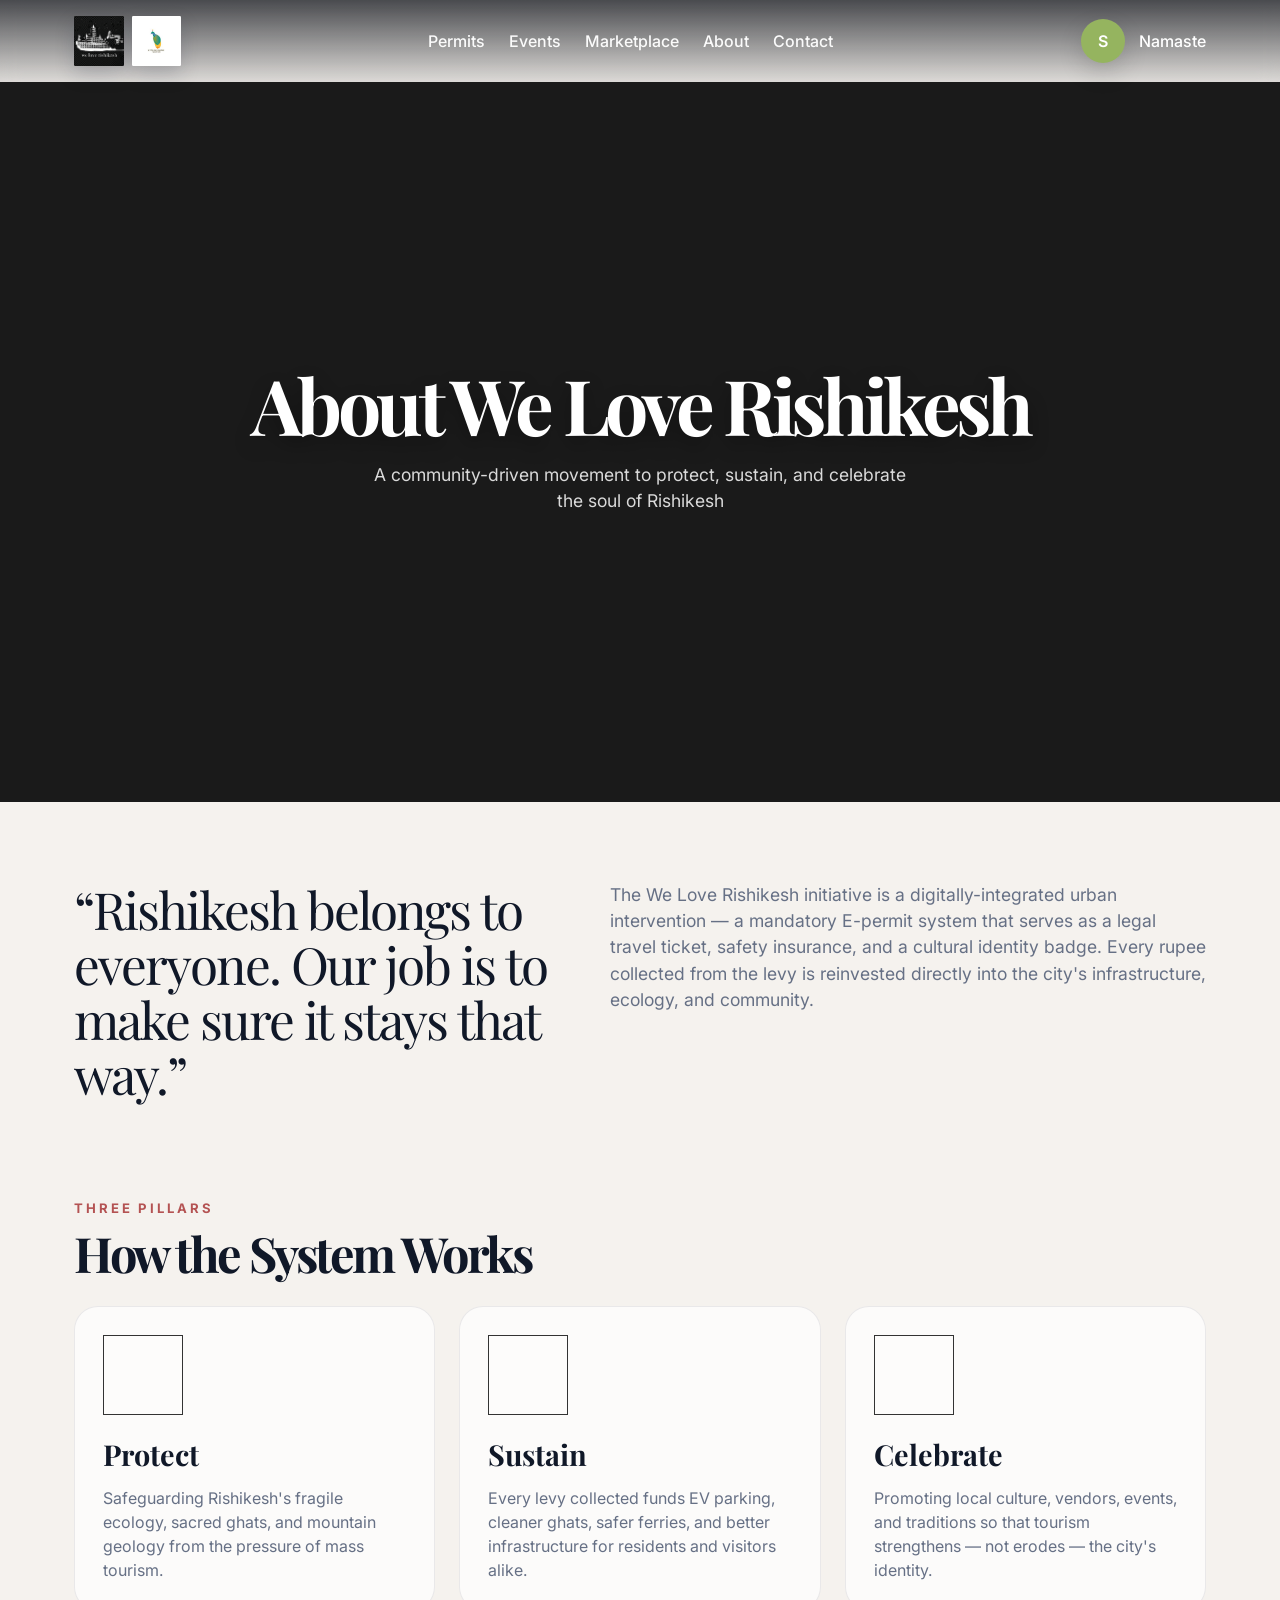
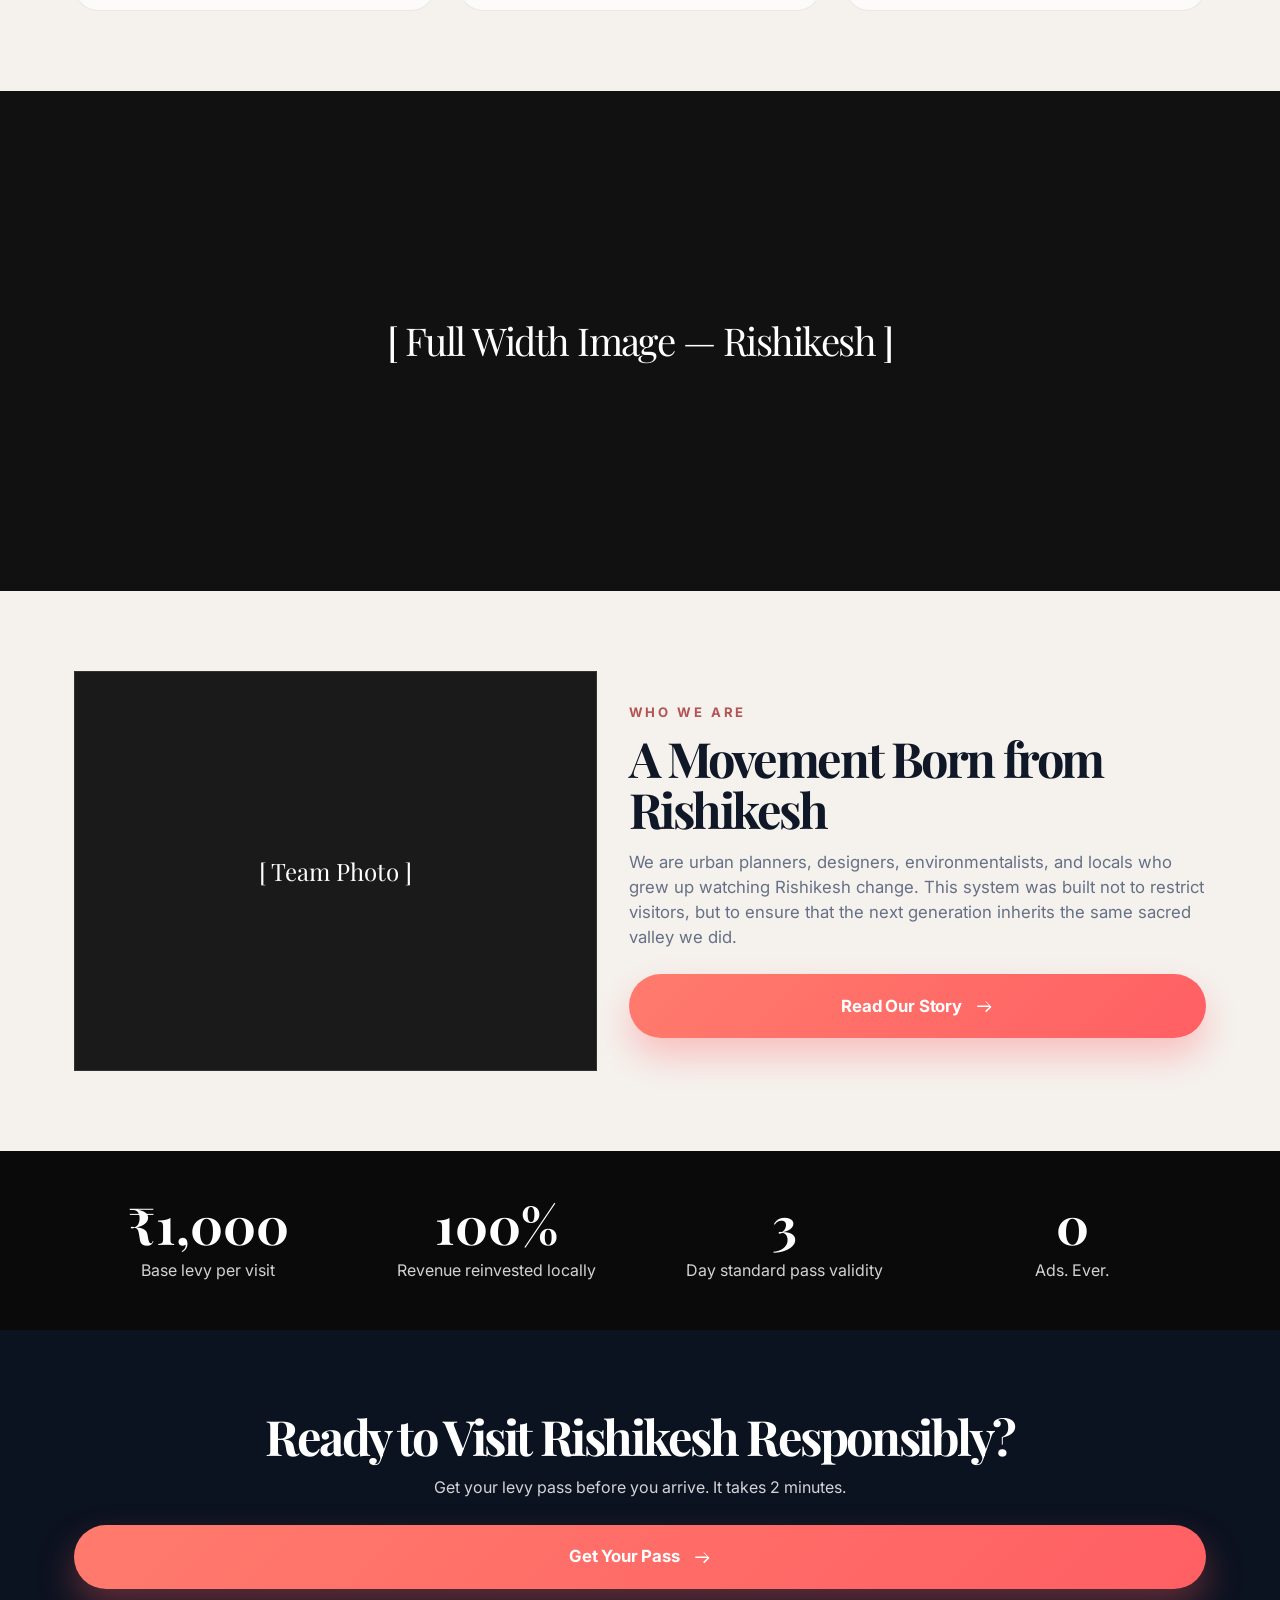
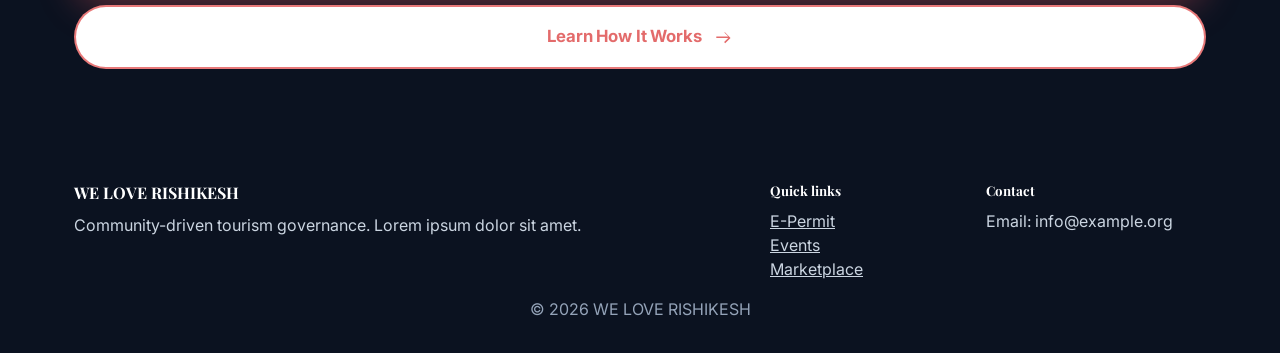
==== about.html @ 83d175e4 "crazy part 3" ====
<!doctype html>
<html lang="en">
<head>
  <meta charset="utf-8">
  <meta name="viewport" content="width=device-width,initial-scale=1">
  <title>About We Love Rishikesh</title>
  <link rel="stylesheet" href="styles.css">
  <link rel="stylesheet" href="about.css">
</head>
<body>
  <header class="site-header">
    <nav class="nav" aria-label="Primary">
      <a class="brand" href="#top" aria-label="Home">
        <span class="logos" aria-hidden="true">
          <img src="logo 1.png" alt="" class="logo-img">
          <img src="logo 2.jpg" alt="" class="logo-img">
        </span>
      </a>
      <ul class="nav-links">
        <li><a href="index.html#permits">Permits</a></li>
        <li><a href="#events">Events</a></li>
        <li><a href="#marketplace">Marketplace</a></li>
        <li><a href="about.html">About</a></li>
        <li><a href="#contact">Contact</a></li>
      </ul>
      <div class="nav-utility" aria-label="User menu">
        <span class="avatar" aria-hidden="true">S</span>
        <span class="nav-utility__label">Namaste</span>
      </div>
    </nav>
  </header>

  <main>
    <section class="hero about-hero" id="top">
      <div class="about-hero__inner container">
        <div class="hero-copy about-hero__copy">
          <h1 class="hero-title is-animating">About We Love Rishikesh</h1>
          <p class="about-hero__subheading">A community-driven movement to protect, sustain, and celebrate the soul of Rishikesh</p>
        </div>
      </div>
    </section>

    <section class="about-mission">
      <div class="container about-mission__grid">
        <div class="about-mission__quote">
          <p>“Rishikesh belongs to everyone. Our job is to make sure it stays that way.”</p>
        </div>
        <div class="about-mission__body">
          <p>The We Love Rishikesh initiative is a digitally-integrated urban intervention — a mandatory E-permit system that serves as a legal travel ticket, safety insurance, and a cultural identity badge. Every rupee collected from the levy is reinvested directly into the city's infrastructure, ecology, and community.</p>
        </div>
      </div>
    </section>

    <section class="about-pillars">
      <div class="container">
        <div class="about-section-head">
          <p class="eyebrow">Three Pillars</p>
          <h2>How the System Works</h2>
        </div>
        <div class="about-pillars__grid">
          <article class="about-pillar-card">
            <div class="about-pillar-card__icon" aria-hidden="true"></div>
            <h3>Protect</h3>
            <p>Safeguarding Rishikesh's fragile ecology, sacred ghats, and mountain geology from the pressure of mass tourism.</p>
          </article>
          <article class="about-pillar-card">
            <div class="about-pillar-card__icon" aria-hidden="true"></div>
            <h3>Sustain</h3>
            <p>Every levy collected funds EV parking, cleaner ghats, safer ferries, and better infrastructure for residents and visitors alike.</p>
          </article>
          <article class="about-pillar-card">
            <div class="about-pillar-card__icon" aria-hidden="true"></div>
            <h3>Celebrate</h3>
            <p>Promoting local culture, vendors, events, and traditions so that tourism strengthens — not erodes — the city's identity.</p>
          </article>
        </div>
      </div>
    </section>

    <section class="about-imagestrip">
      <div class="about-imagestrip__placeholder">[ Full Width Image — Rishikesh ]</div>
    </section>

    <section class="about-team">
      <div class="container about-team__grid">
        <div class="about-team__image">[ Team Photo ]</div>
        <div class="about-team__content">
          <p class="eyebrow">WHO WE ARE</p>
          <h2>A Movement Born from Rishikesh</h2>
          <p>We are urban planners, designers, environmentalists, and locals who grew up watching Rishikesh change. This system was built not to restrict visitors, but to ensure that the next generation inherits the same sacred valley we did.</p>
          <a href="#" class="action-btn action-btn--solid">
            <span>Read Our Story</span>
            <svg viewBox="0 0 24 24" aria-hidden="true"><path d="M13.2 5.6 18.6 11H3v2h15.6l-5.4 5.4L14.6 20l7-7-7-7Z"></path></svg>
          </a>
        </div>
      </div>
    </section>

    <section class="about-stats">
      <div class="container about-stats__grid">
        <article class="about-stat">
          <strong>₹1,000</strong>
          <span>Base levy per visit</span>
        </article>
        <article class="about-stat">
          <strong>100%</strong>
          <span>Revenue reinvested locally</span>
        </article>
        <article class="about-stat">
          <strong>3</strong>
          <span>Day standard pass validity</span>
        </article>
        <article class="about-stat">
          <strong>0</strong>
          <span>Ads. Ever.</span>
        </article>
      </div>
    </section>

    <section class="about-cta">
      <div class="container about-cta__inner">
        <h2>Ready to Visit Rishikesh Responsibly?</h2>
        <p>Get your levy pass before you arrive. It takes 2 minutes.</p>
        <div class="about-cta__actions">
          <a href="index.html#top" class="action-btn action-btn--solid">
            <span>Get Your Pass</span>
            <svg viewBox="0 0 24 24" aria-hidden="true"><path d="M13.2 5.6 18.6 11H3v2h15.6l-5.4 5.4L14.6 20l7-7-7-7Z"></path></svg>
          </a>
          <a href="index.html#permits" class="action-btn action-btn--outline">
            <span>Learn How It Works</span>
            <svg viewBox="0 0 24 24" aria-hidden="true"><path d="M13.2 5.6 18.6 11H3v2h15.6l-5.4 5.4L14.6 20l7-7-7-7Z"></path></svg>
          </a>
        </div>
      </div>
    </section>
  </main>

  <footer class="site-footer">
    <div class="container footer-grid">
      <div>
        <h4>WE LOVE RISHIKESH</h4>
        <p>Community-driven tourism governance. Lorem ipsum dolor sit amet.</p>
      </div>
      <div>
        <h5>Quick links</h5>
        <ul>
          <li><a href="#permits">E-Permit</a></li>
          <li><a href="#events">Events</a></li>
          <li><a href="#marketplace">Marketplace</a></li>
        </ul>
      </div>
      <div>
        <h5>Contact</h5>
        <p>Email: info@example.org</p>
      </div>
    </div>
    <div class="copyright">© 2026 WE LOVE RISHIKESH</div>
  </footer>
</body>
</html>
---- styles.css ----
@import url('https://fonts.googleapis.com/css2?family=Inter:wght@400;500;600;700;800&family=Playfair+Display:wght@600;700;800&display=swap');

:root {
  --bg: #f5f2ee;
  --surface: #ffffff;
  --surface-soft: #f3eff7;
  --text: #101828;
  --muted: #667085;
  --white: #ffffff;
  --coral: #ff6b6b;
  --coral-dark: #ef5350;
  --coral-border: rgba(255, 107, 107, 0.42);
  --shadow: 0 24px 64px rgba(15, 23, 42, 0.22);
  --container: 1180px;
}

* {
  box-sizing: border-box;
  margin: 0;
  padding: 0;
}

html {
  scroll-behavior: smooth;
  background: #06111f;
}

body {
  font-family: 'Inter', system-ui, -apple-system, BlinkMacSystemFont, sans-serif;
  line-height: 1.5;
  color: var(--text);
  background: var(--bg);
  margin: 0;
  min-height: 100vh;
}

/* Headings use Playfair Display for a consistent display serif */
h1, h2, h3, h4, h5, h6,
.hero-title,
.events-header h2,
.about-section-head h2,
.about-team__content h2,
.about-cta h2,
.about-preview__text h2 {
  font-family: 'Playfair Display', Georgia, serif;
}

a {
  color: inherit;
}

button,
select,
input {
  font: inherit;
}

.container {
  max-width: var(--container);
  margin: 0 auto;
  padding: 0 1.5rem;
}

.site-header {
  position: sticky;
  top: 0;
  z-index: 1000;
  background: linear-gradient(180deg, rgba(7, 10, 17, 0.72), rgba(7, 10, 17, 0.1));
  backdrop-filter: blur(10px);
}

.nav {
  max-width: var(--container);
  margin: 0 auto;
  padding: 1rem 1.5rem;
  display: flex;
  align-items: center;
  justify-content: space-between;
  gap: 1.25rem;
}

.brand {
  display: inline-flex;
  align-items: center;
  text-decoration: none;
  color: var(--white);
}

.logos {
  display: inline-flex;
  align-items: center;
  gap: 0.5rem;
}

.logo-img {
  width: 3.1rem;
  height: 3.1rem;
  object-fit: cover;
  border-radius: 0.08rem;
  background: #fff;
  box-shadow: 0 8px 20px rgba(15, 23, 42, 0.18);
}

.nav-links {
  list-style: none;
  display: flex;
  align-items: center;
  gap: 1.5rem;
  flex-wrap: wrap;
  justify-content: center;
}

.nav-links a {
  color: rgba(255, 255, 255, 0.96);
  text-decoration: none;
  font-size: 1rem;
  font-weight: 500;
  transition: opacity 0.2s ease;
}

.nav-links a:hover {
  opacity: 0.75;
}

.nav-utility {
  display: inline-flex;
  align-items: center;
  gap: 0.9rem;
  color: var(--white);
  font-weight: 500;
  white-space: nowrap;
}

.avatar {
  width: 2.75rem;
  height: 2.75rem;
  border-radius: 999px;
  display: inline-flex;
  align-items: center;
  justify-content: center;
  background: #95b45f;
  color: #ffffff;
  font-weight: 600;
  box-shadow: 0 10px 24px rgba(0, 0, 0, 0.15);
}

.hero {
  position: relative;
  min-height: calc(100vh - 0px);
  overflow: clip;
  background: #06111f;
}

.hero-slides {
  position: absolute;
  inset: 0;
}

.hero-slide {
  position: absolute;
  inset: 0;
  opacity: 0;
  transform: scale(1.03);
  background-size: cover;
  background-position: center center;
  transition: opacity 0.8s ease;
}

.hero-slide::after {
  content: '';
  position: absolute;
  inset: 0;
  background:
    linear-gradient(180deg, rgba(1, 7, 14, 0.52), rgba(1, 7, 14, 0.48)),
    linear-gradient(90deg, rgba(3, 9, 16, 0.32) 0%, rgba(3, 9, 16, 0.12) 35%, rgba(3, 9, 16, 0.28) 100%);
}

.hero-slide.is-active {
  opacity: 1;
}

.hero-inner.container {
  position: relative;
  z-index: 1;
  min-height: 100vh;
  display: grid;
  grid-template-columns: minmax(0, 1.25fr) minmax(340px, 558px);
  align-items: center;
  gap: clamp(1.5rem, 4vw, 4rem);
  padding-top: clamp(4.5rem, 8vh, 5.5rem);
  padding-bottom: clamp(2rem, 4vh, 3rem);
}

.hero-nav-button {
  position: absolute;
  top: 50%;
  transform: translateY(-50%);
  width: 3rem;
  height: 3rem;
  border-radius: 999px;
  border: 1px solid rgba(255, 255, 255, 0.4);
  background: rgba(255, 255, 255, 0.08);
  color: #ffffff;
  display: inline-flex;
  align-items: center;
  justify-content: center;
  cursor: pointer;
  backdrop-filter: blur(10px);
  box-shadow: 0 12px 24px rgba(0, 0, 0, 0.16);
}

.hero-nav-button--left {
  left: 1rem;
}

.hero-nav-button--right {
  right: 1rem;
}

.hero-nav-button span {
  font-size: 1.25rem;
  line-height: 1;
}

.hero-copy {
  color: var(--white);
  max-width: 44rem;
  align-self: center;
  padding-left: clamp(1rem, 3vw, 2.5rem);
}

.hero-copy h1 {
  font-family: 'Playfair Display', Georgia, serif;
  font-size: clamp(3.8rem, 6vw, 6.15rem);
  line-height: 0.92;
  letter-spacing: -0.06em;
  font-weight: 700;
  max-width: 10ch;
  text-wrap: balance;
  text-shadow: 0 8px 20px rgba(0, 0, 0, 0.32);
}

.hero-title {
  display: inline-block;
}

.hero-title.is-animating {
  animation: heroTitleRise 0.72s cubic-bezier(0.22, 1, 0.36, 1) both;
}

@keyframes heroTitleRise {
  from {
    opacity: 0;
    transform: translateY(1.15rem);
  }
  to {
    opacity: 1;
    transform: translateY(0);
  }
}

.levy-card {
  justify-self: end;
  width: min(100%, 560px);
  padding: 1.1rem;
  border-radius: 24px;
  background: rgba(255, 255, 255, 0.98);
  box-shadow: var(--shadow);
  color: var(--text);
}

.levy-card__panel {
  border-radius: 20px;
  background: linear-gradient(180deg, #f7f5fb 0%, #f0edf3 100%);
  border: 1px solid rgba(139, 145, 165, 0.18);
  padding: 1.45rem 1.5rem 1.35rem;
  text-align: center;
}

.levy-card__title {
  font-size: 1.65rem;
  line-height: 1.1;
  color: #20242d;
  margin-bottom: 0.65rem;
}

.levy-card__price {
  font-size: clamp(2.1rem, 3vw, 2.85rem);
  line-height: 1;
  font-weight: 500;
  letter-spacing: -0.04em;
  color: #12161d;
  margin-bottom: 1rem;
}

.levy-card__currency {
  display: flex;
  flex-direction: column;
  align-items: center;
  gap: 0.35rem;
}

.levy-card__currency-row {
  display: inline-flex;
  align-items: center;
  gap: 0.8rem;
}

.levy-card__currency-label {
  color: #2d3748;
  font-size: 1rem;
}

.levy-card__info {
  width: 1.1rem;
  height: 1.1rem;
  border-radius: 999px;
  background: #1f2937;
  color: #ffffff;
  display: inline-flex;
  align-items: center;
  justify-content: center;
  font-size: 0.74rem;
  font-weight: 700;
}

.levy-card__currency select {
  appearance: none;
  border: 1px solid rgba(148, 163, 184, 0.45);
  background: #ffffff;
  border-radius: 12px;
  padding: 0.55rem 1rem;
  font-weight: 600;
  color: #111827;
  min-width: 6.2rem;
  box-shadow: 0 1px 0 rgba(255, 255, 255, 0.5) inset;
}

.levy-card__amount {
  font-size: 1rem;
  color: #1f2937;
}

.levy-card__payas {
  text-align: center;
  padding: 1.1rem 0.15rem 0;
}

.levy-card__payas > p {
  font-size: 1.55rem;
  color: #2a2f39;
  margin-bottom: 1rem;
}

.pay-toggle {
  display: grid;
  grid-template-columns: repeat(2, minmax(0, 1fr));
  gap: 0.85rem;
}

.pay-toggle__option {
  display: block;
  position: relative;
}

.pay-toggle__option input {
  position: absolute;
  opacity: 0;
  pointer-events: none;
}

.pay-toggle__content {
  min-height: 3.95rem;
  width: 100%;
  display: inline-flex;
  align-items: center;
  justify-content: center;
  gap: 0.7rem;
  padding: 0.75rem 1rem;
  border-radius: 999px;
  border: 2px solid rgba(17, 24, 39, 0.28);
  background: #ffffff;
  color: #111827;
  cursor: pointer;
  transition: transform 0.2s ease, border-color 0.2s ease, background 0.2s ease;
}

.pay-toggle__dot {
  width: 0.95rem;
  height: 0.95rem;
  border-radius: 999px;
  border: 2px solid #1f2937;
  position: relative;
  flex: 0 0 auto;
}

.pay-toggle__label {
  font-size: 1.1rem;
  font-weight: 700;
}

.pay-toggle__content svg {
  width: 1.1rem;
  height: 1.1rem;
  fill: currentColor;
  flex: 0 0 auto;
}

.pay-toggle__option input:checked + .pay-toggle__content,
.pay-toggle__option.is-active .pay-toggle__content {
  border-color: #111111;
}

.pay-toggle__option input:checked + .pay-toggle__content .pay-toggle__dot,
.pay-toggle__option.is-active .pay-toggle__content .pay-toggle__dot {
  border-color: #1b9aa7;
  background: #1b9aa7;
  box-shadow: inset 0 0 0 2px #f8fafc;
}

.pay-toggle__option:not(.is-active) .pay-toggle__content {
  color: rgba(17, 24, 39, 0.45);
  border-color: rgba(17, 24, 39, 0.26);
}

.levy-card__actions {
  display: grid;
  gap: 0.85rem;
  padding-top: 1rem;
}

.action-btn {
  width: 100%;
  min-height: 4rem;
  display: inline-flex;
  align-items: center;
  justify-content: center;
  gap: 0.8rem;
  border-radius: 999px;
  text-decoration: none;
  font-size: 1.05rem;
  font-weight: 700;
  letter-spacing: -0.01em;
  transition: transform 0.2s ease, box-shadow 0.2s ease, background 0.2s ease;
  border: none;
  cursor: pointer;
}

.action-btn svg {
  width: 1.15rem;
  height: 1.15rem;
  fill: currentColor;
  flex: 0 0 auto;
}

.action-btn--solid {
  color: #ffffff;
  background: linear-gradient(135deg, #ff7b6d 0%, #ff5f63 100%);
  box-shadow: 0 18px 36px rgba(255, 95, 99, 0.34);
}

.action-btn--outline {
  color: #e36b6b;
  background: #ffffff;
  border: 2px solid rgba(230, 107, 107, 0.9);
}

.action-btn:hover,
.hero-nav-button:hover,
.pay-toggle__content:hover {
  transform: translateY(-1px);
}

.action-btn--solid:hover {
  box-shadow: 0 20px 42px rgba(255, 95, 99, 0.42);
}

.action-btn--outline:hover {
  background: rgba(255, 107, 107, 0.04);
}

body.modal-open {
  overflow: hidden;
}

.levy-modal {
  position: fixed;
  inset: 0;
  z-index: 2500;
  display: grid;
  place-items: center;
  padding: 1.2rem;
}

.levy-modal[hidden] {
  display: none;
}

.levy-modal__backdrop {
  position: absolute;
  inset: 0;
  background: rgba(2, 8, 18, 0.62);
  backdrop-filter: blur(2px);
}

.levy-modal__dialog {
  position: relative;
  width: min(1080px, 100%);
  max-height: min(92vh, 900px);
  overflow: auto;
  border-radius: 20px;
  background: #ffffff;
  box-shadow: 0 24px 60px rgba(15, 23, 42, 0.35);
  padding: 1.25rem;
}

.levy-modal__close {
  position: absolute;
  top: 0.8rem;
  right: 0.9rem;
  width: 2rem;
  height: 2rem;
  border-radius: 999px;
  border: 1px solid #d0d5dd;
  background: #ffffff;
  color: #344054;
  font-size: 1.15rem;
  line-height: 1;
  cursor: pointer;
}

.levy-modal__grid {
  display: grid;
  grid-template-columns: repeat(2, minmax(0, 1fr));
  gap: 1.25rem;
}

.levy-modal__column {
  border: 1px solid #eaecf0;
  border-radius: 14px;
  padding: 1rem;
}

.levy-modal__heading {
  font-size: 1.4rem;
  margin-bottom: 1rem;
  color: #101828;
}

.tl-amount-box {
  display: flex;
  align-items: center;
  justify-content: space-between;
  background: #f6f7f9;
  border: 1px solid #e5e7eb;
  border-radius: 8px;
  padding: 0.85rem 1rem;
}

.tl-amount-box strong {
  font-size: 1.2rem;
}

.tl-conversion {
  margin-top: 0.9rem;
}

.tl-conversion__row {
  display: flex;
  align-items: center;
  gap: 0.7rem;
}

.tl-conversion__row select {
  border: 1px solid #d0d5dd;
  border-radius: 8px;
  padding: 0.45rem 0.6rem;
  background: #fff;
}

.tl-conversion__note {
  margin-top: 0.45rem;
  font-size: 0.8rem;
  color: #667085;
}

.tl-payment-methods {
  margin-top: 1rem;
}

.tl-payment-methods__head {
  display: flex;
  align-items: center;
  justify-content: space-between;
  gap: 0.8rem;
}

.tl-payment-methods__head h3 {
  font-size: 1rem;
}

.tl-secure-pill {
  display: inline-flex;
  align-items: center;
  gap: 0.32rem;
  color: #067647;
  font-size: 0.82rem;
  font-weight: 600;
}

.tl-secure-pill svg {
  width: 1rem;
  height: 1rem;
  fill: currentColor;
}

.tl-method-list {
  margin-top: 0.8rem;
  display: grid;
  gap: 0.72rem;
}

.tl-method-option {
  display: block;
}

.tl-method-option input {
  position: absolute;
  opacity: 0;
  pointer-events: none;
}

.tl-method-option__body {
  border: 1px solid #d0d5dd;
  border-radius: 8px;
  padding: 0.75rem;
  display: grid;
  grid-template-columns: auto 1fr auto;
  align-items: center;
  gap: 0.7rem;
  cursor: pointer;
}

.tl-method-option__radio {
  width: 1rem;
  height: 1rem;
  border-radius: 999px;
  border: 2px solid #98a2b3;
}

.tl-method-option__meta strong {
  display: block;
  font-size: 0.96rem;
}

.tl-method-option__meta small {
  display: block;
  color: #667085;
  font-size: 0.8rem;
}

.tl-method-option__logos {
  display: inline-flex;
  gap: 0.35rem;
}

.logo-chip {
  border: 1px solid #d0d5dd;
  border-radius: 999px;
  padding: 0.22rem 0.55rem;
  font-size: 0.7rem;
  background: #fff;
}

.logo-chip--upi {
  color: #0052cc;
  border-color: #b2ccff;
  background: #f5f8ff;
}

.tl-method-option input:checked + .tl-method-option__body {
  border-color: #16a34a;
  box-shadow: 0 0 0 1px #16a34a inset;
}

.tl-method-option input:checked + .tl-method-option__body .tl-method-option__radio {
  border-color: #16a34a;
  background: radial-gradient(circle at center, #16a34a 0 55%, transparent 56%);
}

.tl-legal {
  margin-top: 1rem;
  font-size: 0.8rem;
  color: #667085;
}

.tl-form {
  display: grid;
  gap: 0.8rem;
}

.tl-field {
  display: grid;
  gap: 0.35rem;
}

.tl-field__label {
  font-size: 0.85rem;
  color: #344054;
  display: inline-flex;
  align-items: center;
  gap: 0.35rem;
}

.tl-help {
  width: 1rem;
  height: 1rem;
  border-radius: 999px;
  display: inline-flex;
  align-items: center;
  justify-content: center;
  font-size: 0.7rem;
  background: #f2f4f7;
  color: #475467;
}

.tl-field input {
  border: 1px solid #d0d5dd;
  border-radius: 8px;
  padding: 0.68rem 0.75rem;
  background: #ffffff;
}

input[type="date"] {
  width: 100%;
  padding: 0.75rem 1rem;
  border: 1.5px solid #d0d0d0;
  border-radius: 6px;
  font-family: inherit;
  font-size: 0.95rem;
  color: #1a1a1a;
  background: #fff;
  cursor: pointer;
  appearance: auto;
}

input[type="date"]:focus {
  outline: none;
  border-color: #1a1a1a;
}

.tl-field small {
  color: #667085;
  font-size: 0.78rem;
}

.tl-captcha {
  margin-top: 0.3rem;
  border: 1px solid #d0d5dd;
  border-radius: 8px;
  padding: 0.75rem;
  display: flex;
  align-items: center;
  gap: 0.65rem;
  background: #f8fafc;
}

.tl-captcha__check {
  width: 1.4rem;
  height: 1.4rem;
  border-radius: 999px;
  background: #12b76a;
  color: #fff;
  display: inline-flex;
  align-items: center;
  justify-content: center;
  font-size: 0.85rem;
}

.tl-captcha p {
  font-size: 0.76rem;
  color: #667085;
}

.tl-submit-note {
  font-size: 0.76rem;
  color: #667085;
}

.tl-submit {
  width: 100%;
  border: none;
  border-radius: 999px;
  min-height: 3.2rem;
  background: #fa5456;
  color: #ffffff;
  font-size: 1rem;
  font-weight: 700;
  display: inline-flex;
  align-items: center;
  justify-content: center;
  gap: 0.35rem;
  cursor: pointer;
}

.intro,
.places,
.events,
.marketplace,
.map {
  padding-block: 4rem;
}

.intro-grid {
  display: grid;
  grid-template-columns: minmax(0, 1fr) minmax(280px, 420px);
  gap: 1.5rem;
  align-items: center;
}

.intro-image img {
  width: 100%;
  height: auto;
  border-radius: 18px;
}

.places-grid {
  display: grid;
  grid-template-columns: repeat(3, minmax(0, 1fr));
  gap: 1rem;
}

.place-card {
  background: #ffffff;
  padding: 1rem;
  border-radius: 18px;
  box-shadow: 0 8px 24px rgba(15, 23, 42, 0.06);
}

.place-card img {
  width: 100%;
  height: 160px;
  object-fit: cover;
  border-radius: 12px;
}

.place-slate {
  display: flex;
  flex-direction: column;
  justify-content: center;
  height: 100%;
  padding: 1rem;
}

.events {
  position: relative;
}

.events-header {
  margin-bottom: 2rem;
}

.events-header h2 {
  font-family: 'Playfair Display', Georgia, serif;
  font-size: clamp(2.2rem, 4vw, 3.2rem);
  font-weight: 700;
  line-height: 1.1;
  letter-spacing: -0.04em;
  color: #101828;
}

.events-subtitle {
  margin-top: 0.7rem;
  font-size: 1.05rem;
  color: #667085;
  max-width: 38rem;
}

.events-slideshow-wrapper {
  position: relative;
  width: 100%;
  height: 360px;
  border-radius: 18px;
  overflow: hidden;
}

.events-slides {
  position: relative;
  width: 100%;
  height: 100%;
}

.event-slide {
  position: absolute;
  inset: 0;
  opacity: 0;
  background-size: cover;
  background-position: center;
  transition: opacity 0.8s ease;
}

.event-slide.is-active {
  opacity: 1;
}

.events-nav-button {
  position: absolute;
  top: 50%;
  transform: translateY(-50%);
  width: 2.8rem;
  height: 2.8rem;
  border-radius: 999px;
  border: 1px solid rgba(255, 255, 255, 0.5);
  background: rgba(0, 0, 0, 0.35);
  color: #ffffff;
  display: inline-flex;
  align-items: center;
  justify-content: center;
  cursor: pointer;
  backdrop-filter: blur(8px);
  box-shadow: 0 8px 20px rgba(0, 0, 0, 0.2);
  z-index: 10;
  transition: transform 0.2s ease, background 0.2s ease;
}

.events-nav-button:hover {
  transform: translateY(-50%) scale(1.08);
  background: rgba(0, 0, 0, 0.5);
}

.events-nav-button--prev {
  left: 1rem;
}

.events-nav-button--next {
  right: 1rem;
}

.events-nav-button span {
  font-size: 1.2rem;
  line-height: 1;
}

.market-grid {
  display: grid;
  grid-template-columns: repeat(2, minmax(0, 1fr));
  gap: 1rem;
}

.market-card {
  background: #ffffff;
  padding: 1rem;
  border-radius: 18px;
  box-shadow: 0 8px 24px rgba(15, 23, 42, 0.05);
}

.map-slate {
  height: 260px;
  background: linear-gradient(90deg, #eef2ff, #f0fdf4);
  display: flex;
  align-items: center;
  justify-content: center;
  border-radius: 18px;
}

.site-footer {
  background: #0b1220;
  color: #ffffff;
  padding: 2rem 0;
}

.footer-grid {
  display: grid;
  grid-template-columns: 1fr 200px 220px;
  gap: 1rem;
}

.footer-grid h4,
.footer-grid h5 {
  margin: 0 0 0.5rem;
}

.footer-grid p,
.footer-grid li {
  color: #cbd5e1;
}

.footer-grid ul {
  list-style: none;
  padding: 0;
  margin: 0;
}

.copyright {
  text-align: center;
  color: #94a3b8;
  padding-top: 1rem;
}

@media (max-width: 1080px) {
  .hero-inner.container {
    grid-template-columns: minmax(0, 1fr);
    justify-items: start;
    padding-top: 5.5rem;
  }

  .hero-nav-button {
    top: auto;
    bottom: 1.6rem;
    transform: none;
  }

  .hero-nav-button--left {
    left: 1rem;
  }

  .hero-nav-button--right {
    right: 1rem;
  }

  .hero-copy {
    padding-left: 0;
  }

  .levy-card {
    justify-self: start;
    width: min(100%, 560px);
  }
}

@media (max-width: 900px) {
  .nav-links {
    display: none;
  }

  .levy-modal__grid {
    grid-template-columns: 1fr;
  }

  .intro-grid,
  .places-grid,
  .market-grid,
  .footer-grid {
    grid-template-columns: 1fr;
  }
}

@media (max-width: 640px) {
  .container,
  .nav {
    padding-left: 1rem;
    padding-right: 1rem;
  }

  .logo-img {
    width: 2.8rem;
    height: 2.8rem;
  }

  .nav-utility__label {
    display: none;
  }

  .hero-copy h1 {
    font-size: clamp(2.75rem, 14vw, 4.5rem);
    max-width: 10ch;
  }

  .levy-card {
    width: 100%;
    padding: 0.9rem;
  }

  .levy-card__panel {
    padding: 1.1rem 1rem 1rem;
  }

  .levy-card__title {
    font-size: 1.35rem;
  }

  .levy-card__price {
    font-size: 2.2rem;
  }

  .levy-card__currency-row {
    flex-wrap: wrap;
    justify-content: center;
  }

  .pay-toggle {
    grid-template-columns: 1fr;
  }

  .pay-toggle__content,
  .action-btn {
    min-height: 3.6rem;
  }

  /* Unified card styles: headings, body text, and containers (global) */
  [class$="-card"],
  .place-card,
  .market-card {
    padding: 1.2rem;
    border-radius: 8px;
    transition: transform 0.2s ease, box-shadow 0.2s ease;
  }

  [class$="-card"]:hover,
  .place-card:hover,
  .market-card:hover {
    transform: translateY(-4px);
  }

  [class$="-card"] h4,
  .place-card h4,
  .market-card h4 {
    font-family: 'Playfair Display', Georgia, serif;
    font-weight: 700;
    font-size: 1.2rem;
    letter-spacing: 0.01em;
    color: #101828;
    margin-bottom: 0.5rem;
    line-height: 1.3;
  }

  [class$="-card"] p,
  .place-card p,
  .market-card p {
    font-size: 0.875rem;
    line-height: 1.7;
    color: inherit;
    opacity: 0.85;
  }
}
---- about.css ----
body {
  background: var(--bg);
}

.about-hero {
  min-height: 80vh;
  background: #1a1a1a;
  display: flex;
  align-items: center;
}

.about-hero__inner {
  width: 100%;
  min-height: 80vh;
  display: flex;
  align-items: center;
  justify-content: center;
  text-align: center;
}

.about-hero__copy {
  max-width: 920px;
  padding: 3rem 0;
}

.about-hero__copy .hero-title {
  max-width: none;
  margin: 0 auto;
}

.about-hero__subheading {
  margin: 1.25rem auto 0;
  max-width: 34rem;
  color: rgba(255, 255, 255, 0.84);
  font-size: 1.1rem;
}

.about-mission {
  padding: 5rem 0;
}

.about-mission__grid {
  display: grid;
  grid-template-columns: minmax(0, 0.9fr) minmax(0, 1.1fr);
  gap: 3rem;
  align-items: start;
}

.about-mission__quote p {
  font-family: 'Playfair Display', Georgia, serif;
  font-size: clamp(2rem, 4vw, 3.6rem);
  line-height: 1.08;
  letter-spacing: -0.04em;
  color: var(--text);
}

.about-mission__body p {
  font-size: 1.1rem;
  color: var(--muted);
  max-width: 42rem;
}

.about-section-head {
  margin-bottom: 1.75rem;
}

.eyebrow {
  font-size: 0.82rem;
  letter-spacing: 0.22em;
  text-transform: uppercase;
  color: #b45353;
  font-weight: 700;
  margin-bottom: 0.55rem;
}

.about-section-head h2,
.about-team__content h2,
.about-cta h2,
.about-preview__text h2 {
  font-family: 'Playfair Display', Georgia, serif;
  font-size: clamp(2rem, 3.8vw, 3.5rem);
  line-height: 1.05;
  letter-spacing: -0.05em;
}

.about-pillars {
  padding: 1rem 0 5rem;
}

.about-pillars__grid {
  display: grid;
  grid-template-columns: repeat(3, minmax(0, 1fr));
  gap: 1.5rem;
}

.about-pillar-card {
  padding: 1.75rem;
  border: 1px solid rgba(16, 24, 40, 0.08);
  background: rgba(255, 255, 255, 0.68);
  border-radius: 24px;
}

.about-pillar-card__icon {
  width: 80px;
  height: 80px;
  border: 1px solid #333;
  display: flex;
  align-items: center;
  justify-content: center;
  margin-bottom: 1.1rem;
  background: rgba(255, 255, 255, 0.16);
}

.about-pillar-card h3 {
  font-family: 'Playfair Display', Georgia, serif;
  font-size: 1.8rem;
  margin-bottom: 0.6rem;
}

.about-pillar-card p {
  color: var(--muted);
}

.about-imagestrip {
  width: 100%;
  height: 500px;
  background: #111;
}

.about-imagestrip__placeholder {
  width: 100%;
  height: 100%;
  display: flex;
  align-items: center;
  justify-content: center;
  color: #ffffff;
  font-family: 'Playfair Display', Georgia, serif;
  font-size: clamp(1.5rem, 3vw, 2.5rem);
  letter-spacing: -0.04em;
  text-align: center;
}

.about-team {
  padding: 5rem 0;
}

.about-team__grid {
  display: grid;
  grid-template-columns: minmax(0, 0.95fr) minmax(0, 1.05fr);
  gap: 2rem;
  align-items: center;
}

.about-team__image {
  min-height: 400px;
  background: #1a1a1a;
  border: 1px solid #333;
  display: flex;
  align-items: center;
  justify-content: center;
  color: #ffffff;
  font-family: 'Playfair Display', Georgia, serif;
  font-size: 1.5rem;
  text-align: center;
}

.about-team__content p:not(.eyebrow) {
  color: var(--muted);
  font-size: 1.05rem;
  max-width: 42rem;
  margin: 1rem 0 1.5rem;
}

.about-stats {
  background: #0a0a0a;
  color: #ffffff;
  padding: 3rem 0;
}

.about-stats__grid {
  display: grid;
  grid-template-columns: repeat(4, minmax(0, 1fr));
  gap: 1.25rem;
}

.about-stat {
  text-align: center;
}

.about-stat strong {
  display: block;
  font-family: 'Playfair Display', Georgia, serif;
  font-size: clamp(2rem, 4vw, 3.5rem);
  line-height: 1;
  margin-bottom: 0.5rem;
}

.about-stat span {
  color: rgba(255, 255, 255, 0.82);
}

.about-cta {
  background: #0b1220;
  color: #ffffff;
  text-align: center;
  padding: 5rem 0;
}

.about-cta p {
  margin-top: 0.9rem;
  color: rgba(255, 255, 255, 0.82);
}

.about-cta__actions {
  margin-top: 1.6rem;
  display: flex;
  gap: 1rem;
  justify-content: center;
  flex-wrap: wrap;
}

.about-preview {
  padding: 5rem 0 1rem;
}

.about-preview__inner {
  display: grid;
  grid-template-columns: minmax(0, 1.05fr) minmax(0, 0.95fr);
  gap: 2rem;
  align-items: center;
}

.about-preview__text p:not(.eyebrow) {
  color: var(--muted);
  max-width: 40rem;
  margin: 1rem 0 1.5rem;
}

.about-preview__image {
  min-height: 320px;
}

.about-preview__placeholder {
  min-height: 320px;
  border: 1px solid #333;
  background: #1a1a1a;
  display: flex;
  align-items: center;
  justify-content: center;
  color: #ffffff;
  font-family: 'Playfair Display', Georgia, serif;
  font-size: 1.6rem;
  text-align: center;
}

@media (max-width: 900px) {
  .about-mission__grid,
  .about-team__grid,
  .about-preview__inner,
  .about-pillars__grid,
  .about-stats__grid {
    grid-template-columns: 1fr;
  }

  .about-imagestrip {
    height: 380px;
  }
}

@media (max-width: 768px) {
  .about-hero,
  .about-hero__inner {
    min-height: 80vh;
  }

  .about-mission,
  .about-team,
  .about-preview {
    padding: 4rem 0;
  }

  .about-pillars {
    padding-bottom: 4rem;
  }

  .about-imagestrip {
    height: 300px;
  }

  .about-team__image,
  .about-preview__placeholder {
    min-height: 280px;
  }
}
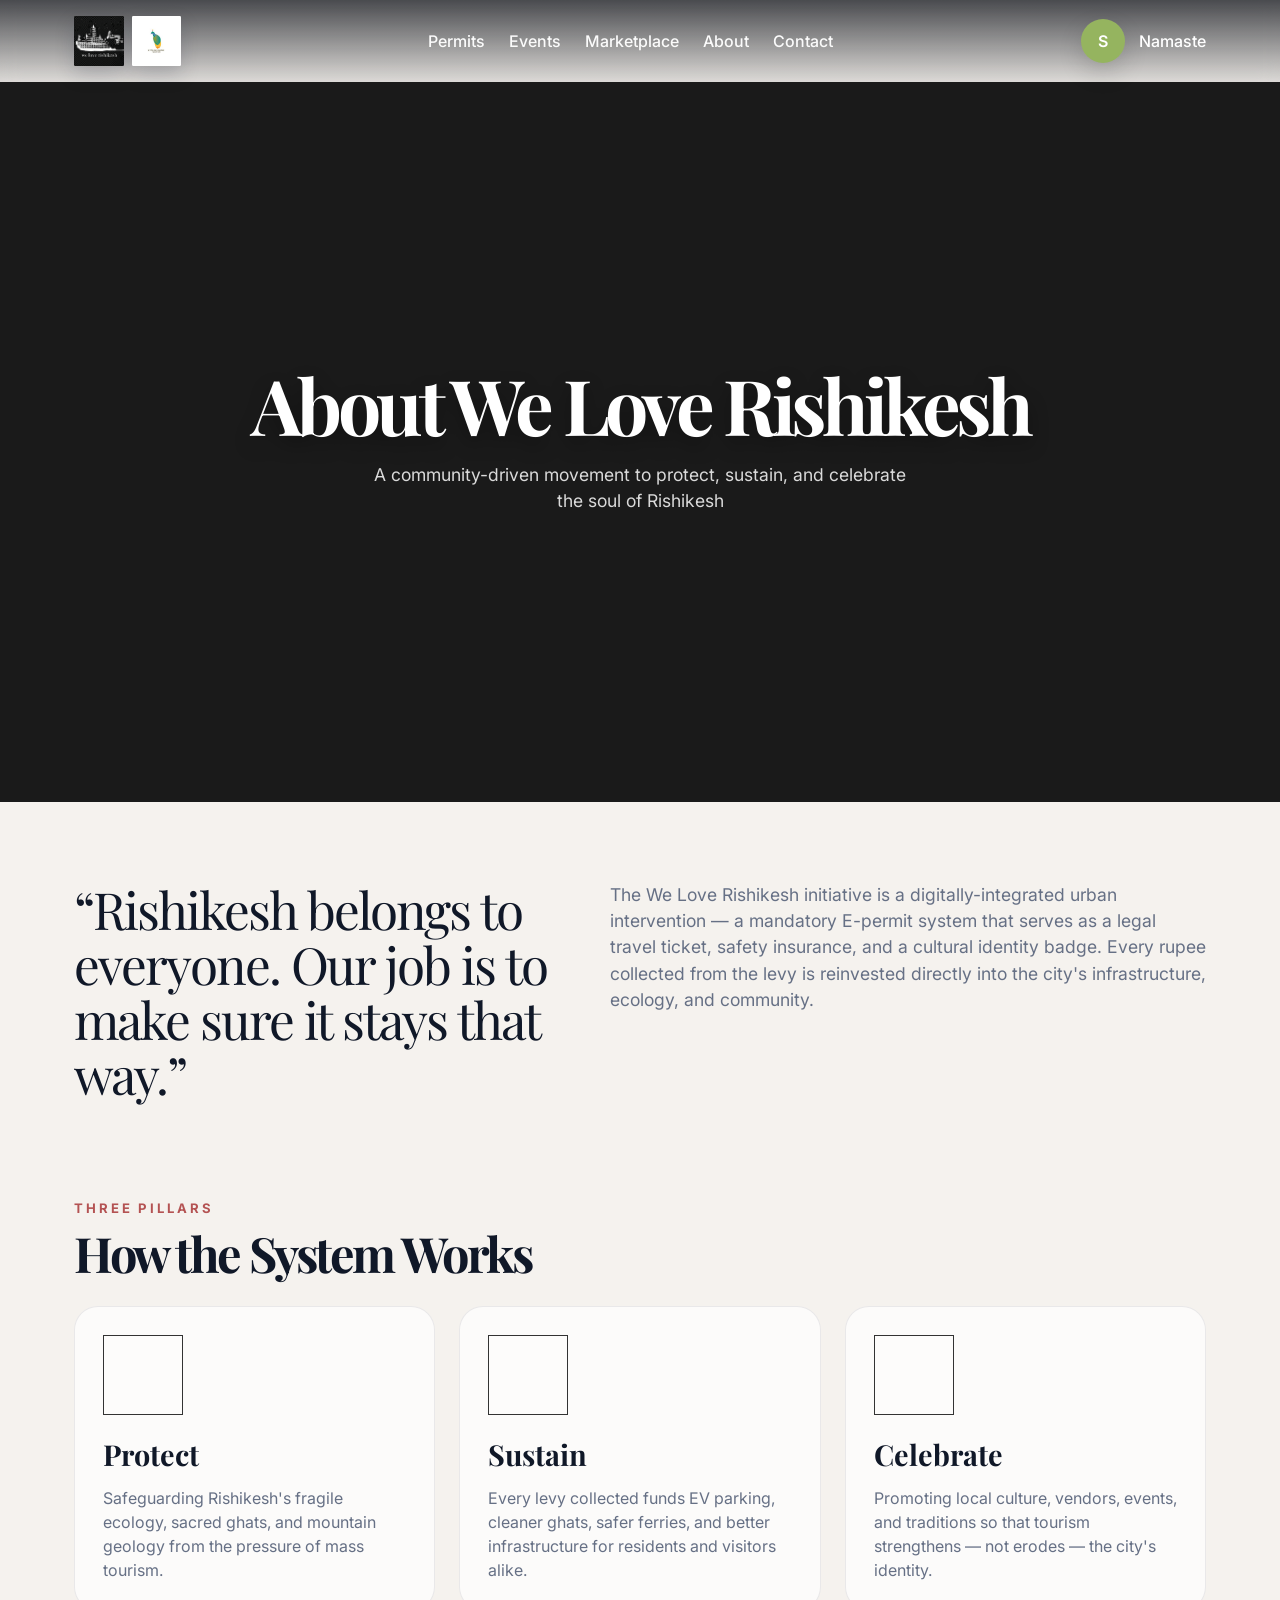
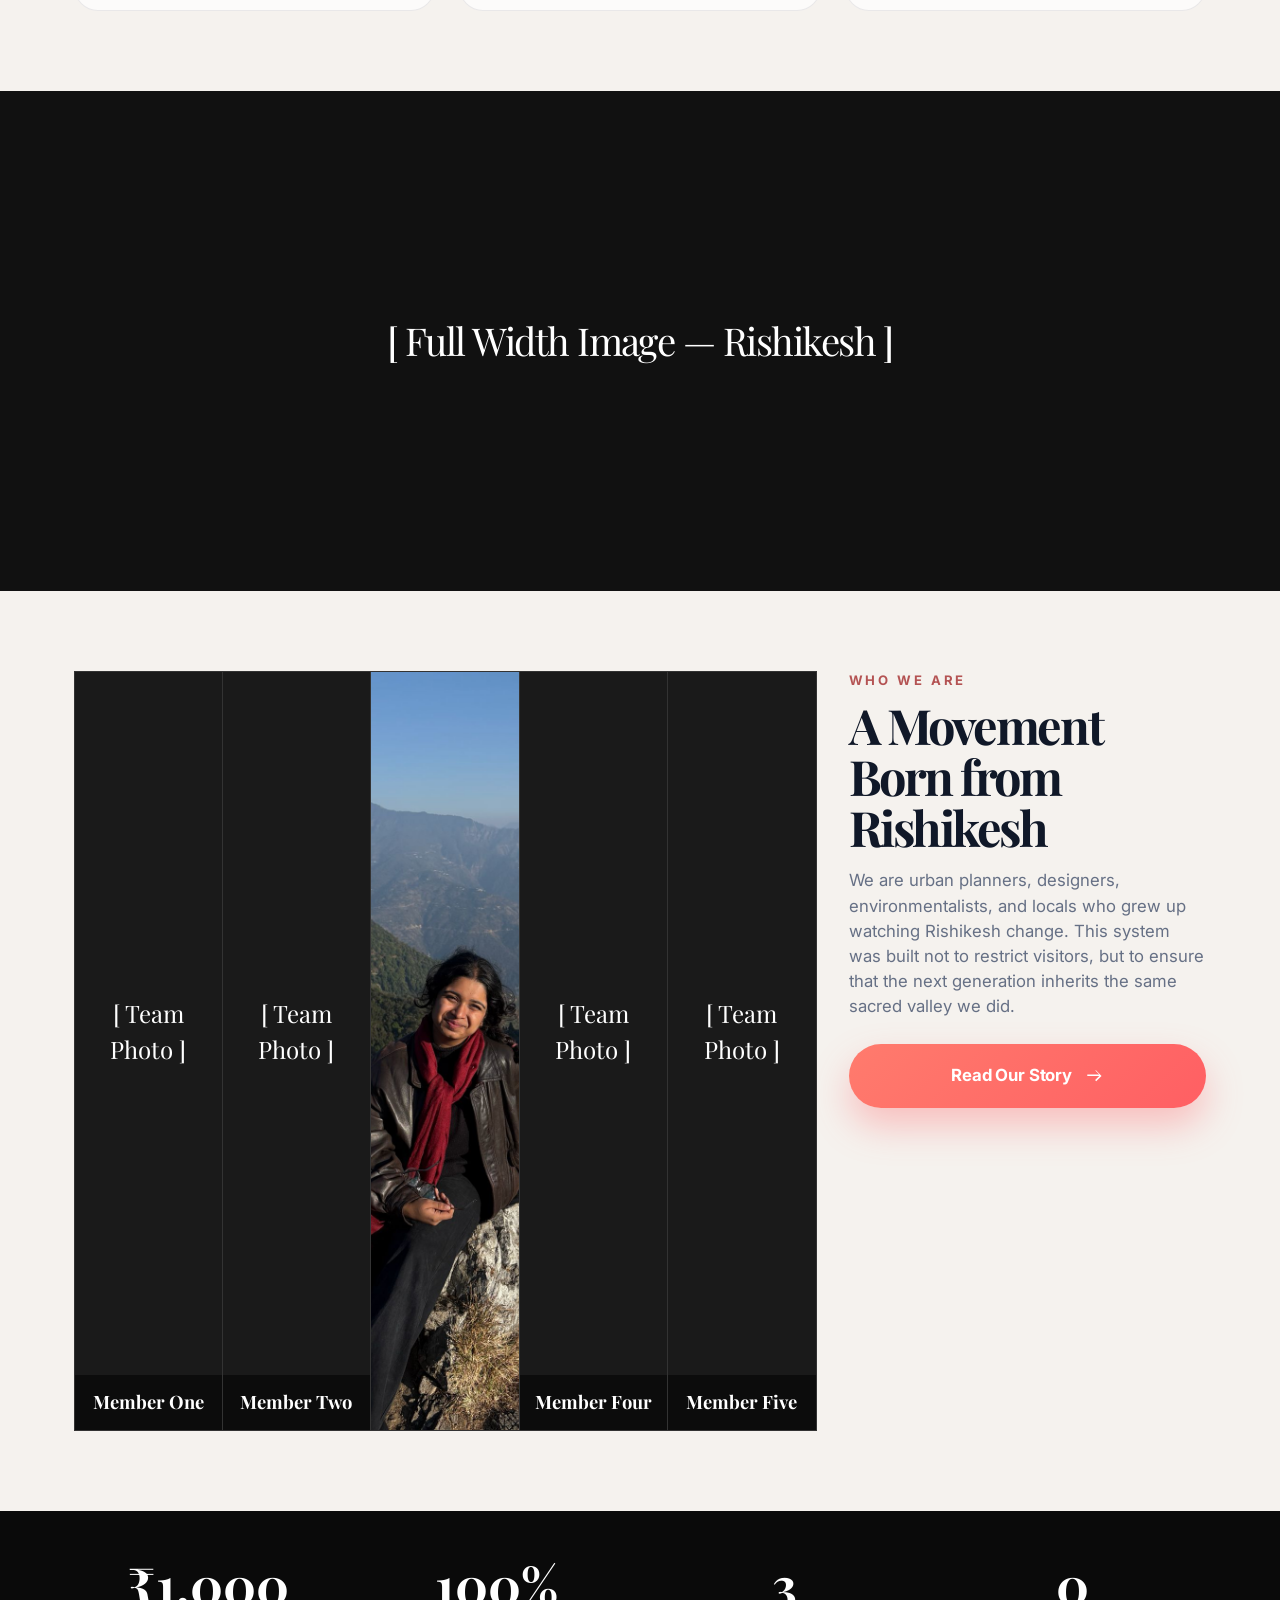
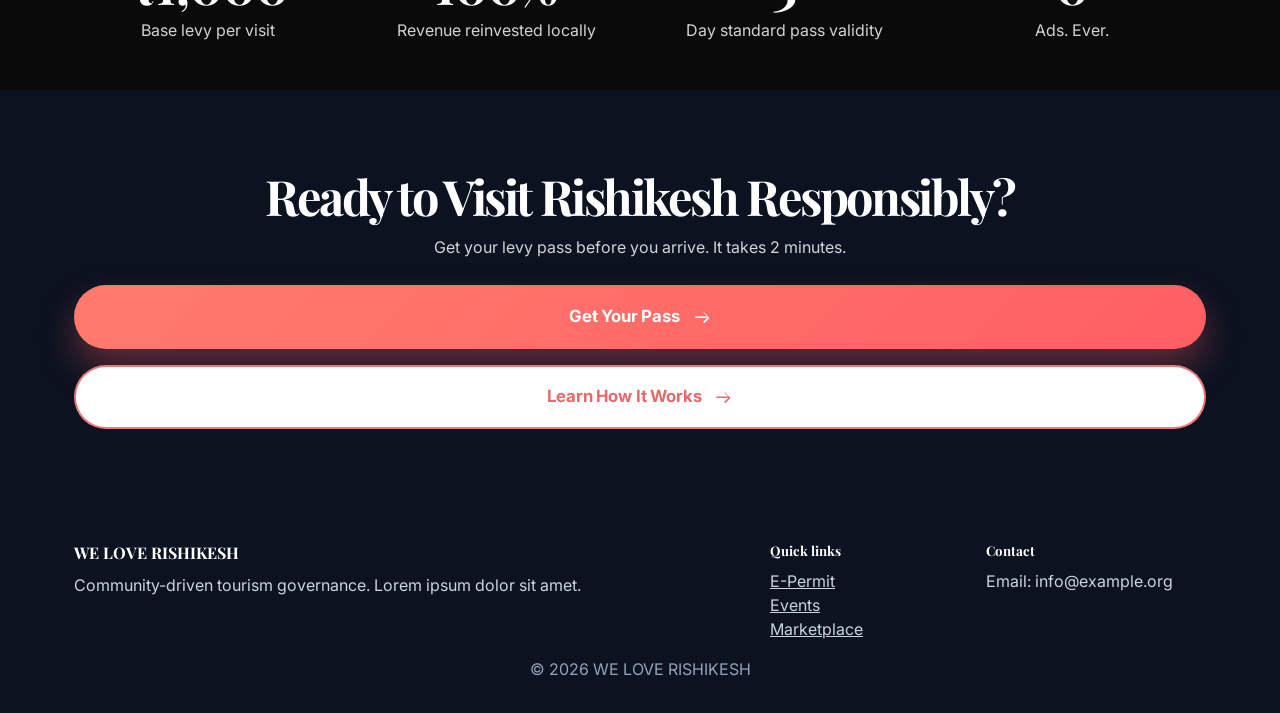
==== commit 7ec7bae6: "deoms" ====
--- a/about.html
+++ b/about.html
@@ -83,7 +83,38 @@
 
     <section class="about-team">
       <div class="container about-team__grid">
-        <div class="about-team__image">[ Team Photo ]</div>
+        <div class="about-team__cards" aria-label="Team member cards">
+          <article class="about-team-card">
+            <div class="about-team-card__media">
+              <span class="about-team-card__placeholder">[ Team Photo ]</span>
+              <h3 class="about-team-card__name">Member One</h3>
+            </div>
+          </article>
+          <article class="about-team-card">
+            <div class="about-team-card__media">
+              <span class="about-team-card__placeholder">[ Team Photo ]</span>
+              <h3 class="about-team-card__name">Member Two</h3>
+            </div>
+          </article>
+          <article class="about-team-card">
+            <div class="about-team-card__media">
+              <img class="about-team-card__photo" src="member3.jpeg" alt="Swastika Khatri">
+              <h3 class="about-team-card__name">Swastika Khatri</h3>
+            </div>
+          </article>
+          <article class="about-team-card">
+            <div class="about-team-card__media">
+              <span class="about-team-card__placeholder">[ Team Photo ]</span>
+              <h3 class="about-team-card__name">Member Four</h3>
+            </div>
+          </article>
+          <article class="about-team-card">
+            <div class="about-team-card__media">
+              <span class="about-team-card__placeholder">[ Team Photo ]</span>
+              <h3 class="about-team-card__name">Member Five</h3>
+            </div>
+          </article>
+        </div>
         <div class="about-team__content">
           <p class="eyebrow">WHO WE ARE</p>
           <h2>A Movement Born from Rishikesh</h2>
--- a/about.css
+++ b/about.css
@@ -146,21 +146,70 @@
 
 .about-team__grid {
   display: grid;
-  grid-template-columns: minmax(0, 0.95fr) minmax(0, 1.05fr);
+  grid-template-columns: minmax(0, 1.35fr) minmax(0, 0.65fr);
   gap: 2rem;
-  align-items: center;
-}
-
-.about-team__image {
-  min-height: 400px;
+  align-items: start;
+}
+
+.about-team__cards {
+  display: grid;
+  grid-template-columns: repeat(5, minmax(0, 1fr));
+  gap: 0;
+}
+
+.about-team-card {
+  min-height: 760px;
+  border: 1px solid #333;
   background: #1a1a1a;
-  border: 1px solid #333;
+  overflow: hidden;
+  display: flex;
+  flex-direction: column;
+}
+
+.about-team-card + .about-team-card {
+  margin-left: -1px;
+}
+
+.about-team-card__media {
+  position: relative;
+  flex: 1;
+  display: flex;
+  flex-direction: column;
+  justify-content: flex-end;
+  align-items: center;
+  background: linear-gradient(180deg, rgba(26, 26, 26, 0.08), rgba(26, 26, 26, 0.88));
+}
+
+.about-team-card__photo {
+  position: absolute;
+  inset: 0;
+  width: 100%;
+  height: 100%;
+  object-fit: cover;
+}
+
+.about-team-card__placeholder {
+  width: 100%;
+  flex: 1;
   display: flex;
   align-items: center;
   justify-content: center;
   color: #ffffff;
   font-family: 'Playfair Display', Georgia, serif;
   font-size: 1.5rem;
+  text-align: center;
+  padding: 2rem 1rem 1rem;
+}
+
+.about-team-card__name {
+  width: 100%;
+  margin: 0;
+  padding: 1rem 0.9rem 1.05rem;
+  background: rgba(10, 10, 10, 0.9);
+  color: #ffffff;
+  font-family: 'Playfair Display', Georgia, serif;
+  font-size: 1.15rem;
+  line-height: 1.2;
   text-align: center;
 }
 
@@ -262,6 +311,10 @@
     grid-template-columns: 1fr;
   }
 
+  .about-team__cards {
+    grid-template-columns: repeat(2, minmax(0, 1fr));
+  }
+
   .about-imagestrip {
     height: 380px;
   }
@@ -287,8 +340,15 @@
     height: 300px;
   }
 
-  .about-team__image,
   .about-preview__placeholder {
     min-height: 280px;
   }
+
+  .about-team__cards {
+    grid-template-columns: 1fr;
+  }
+
+  .about-team-card {
+    min-height: 580px;
+  }
 }
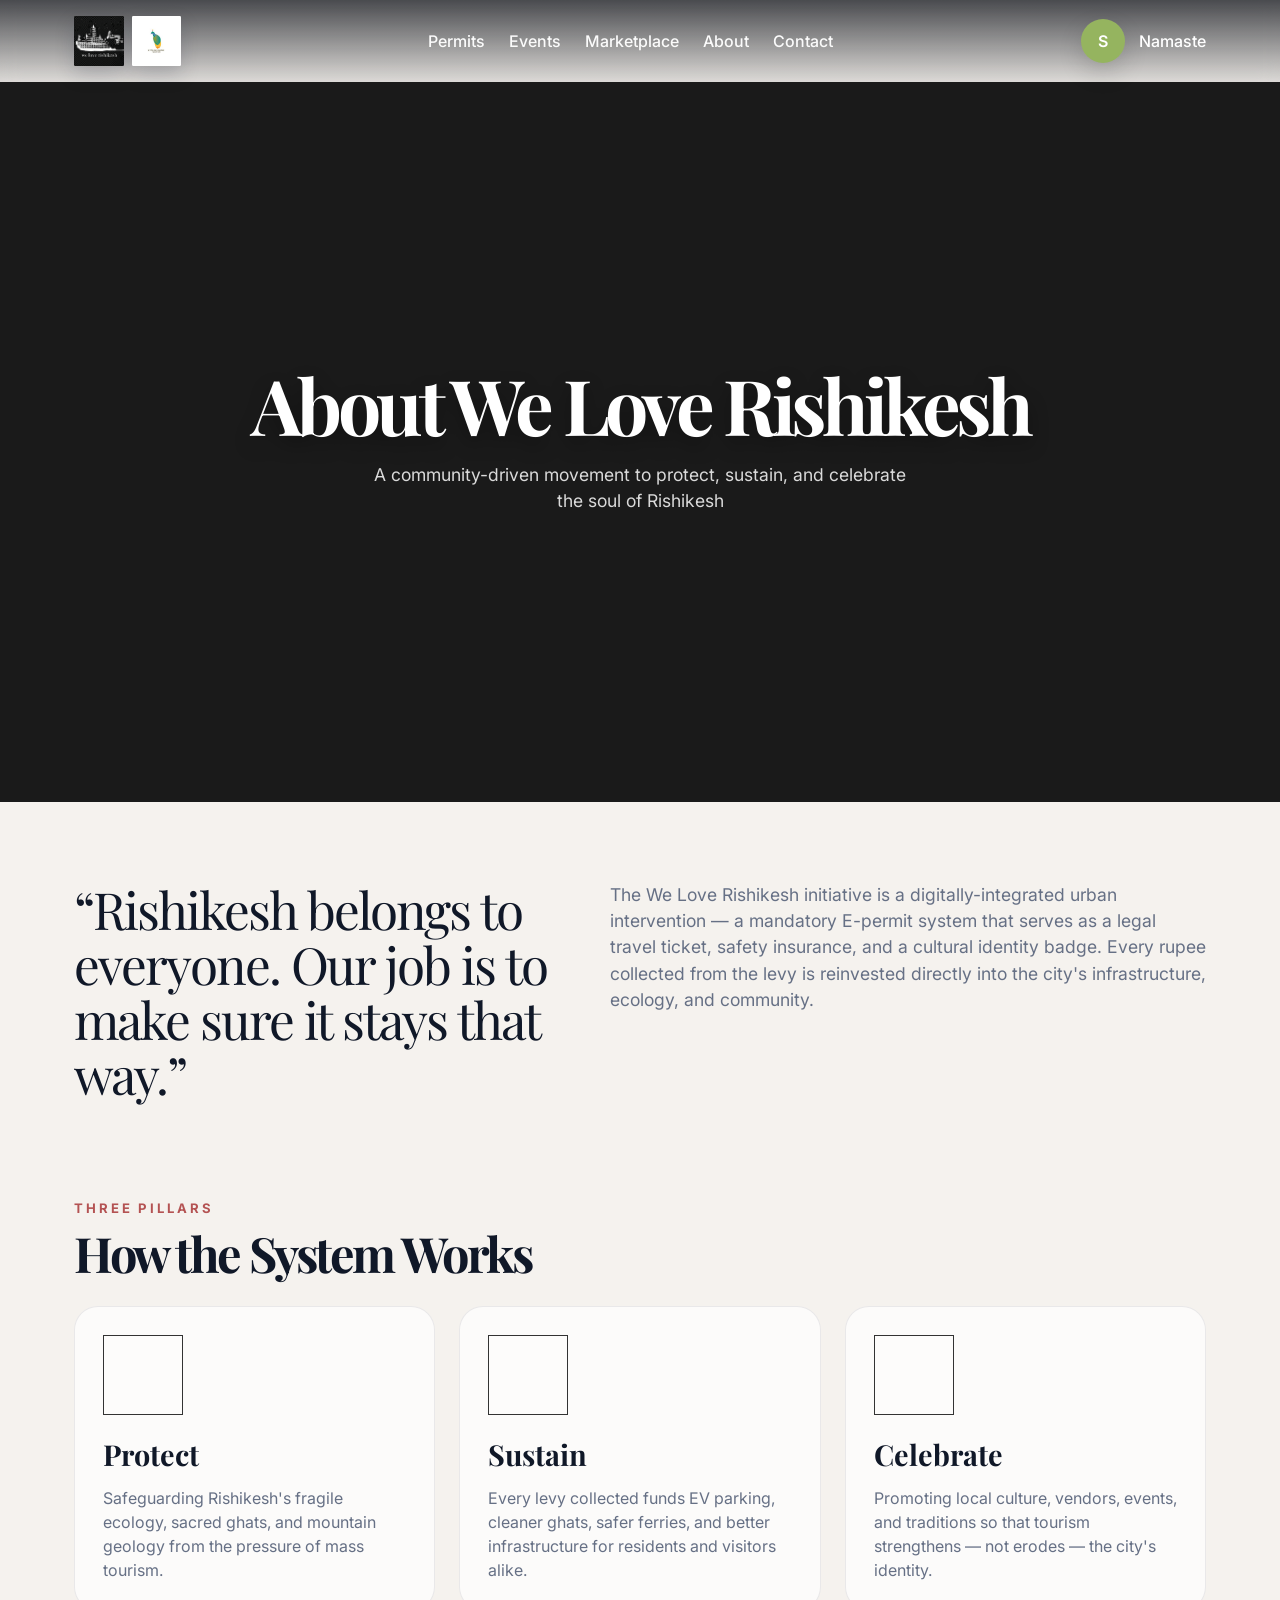
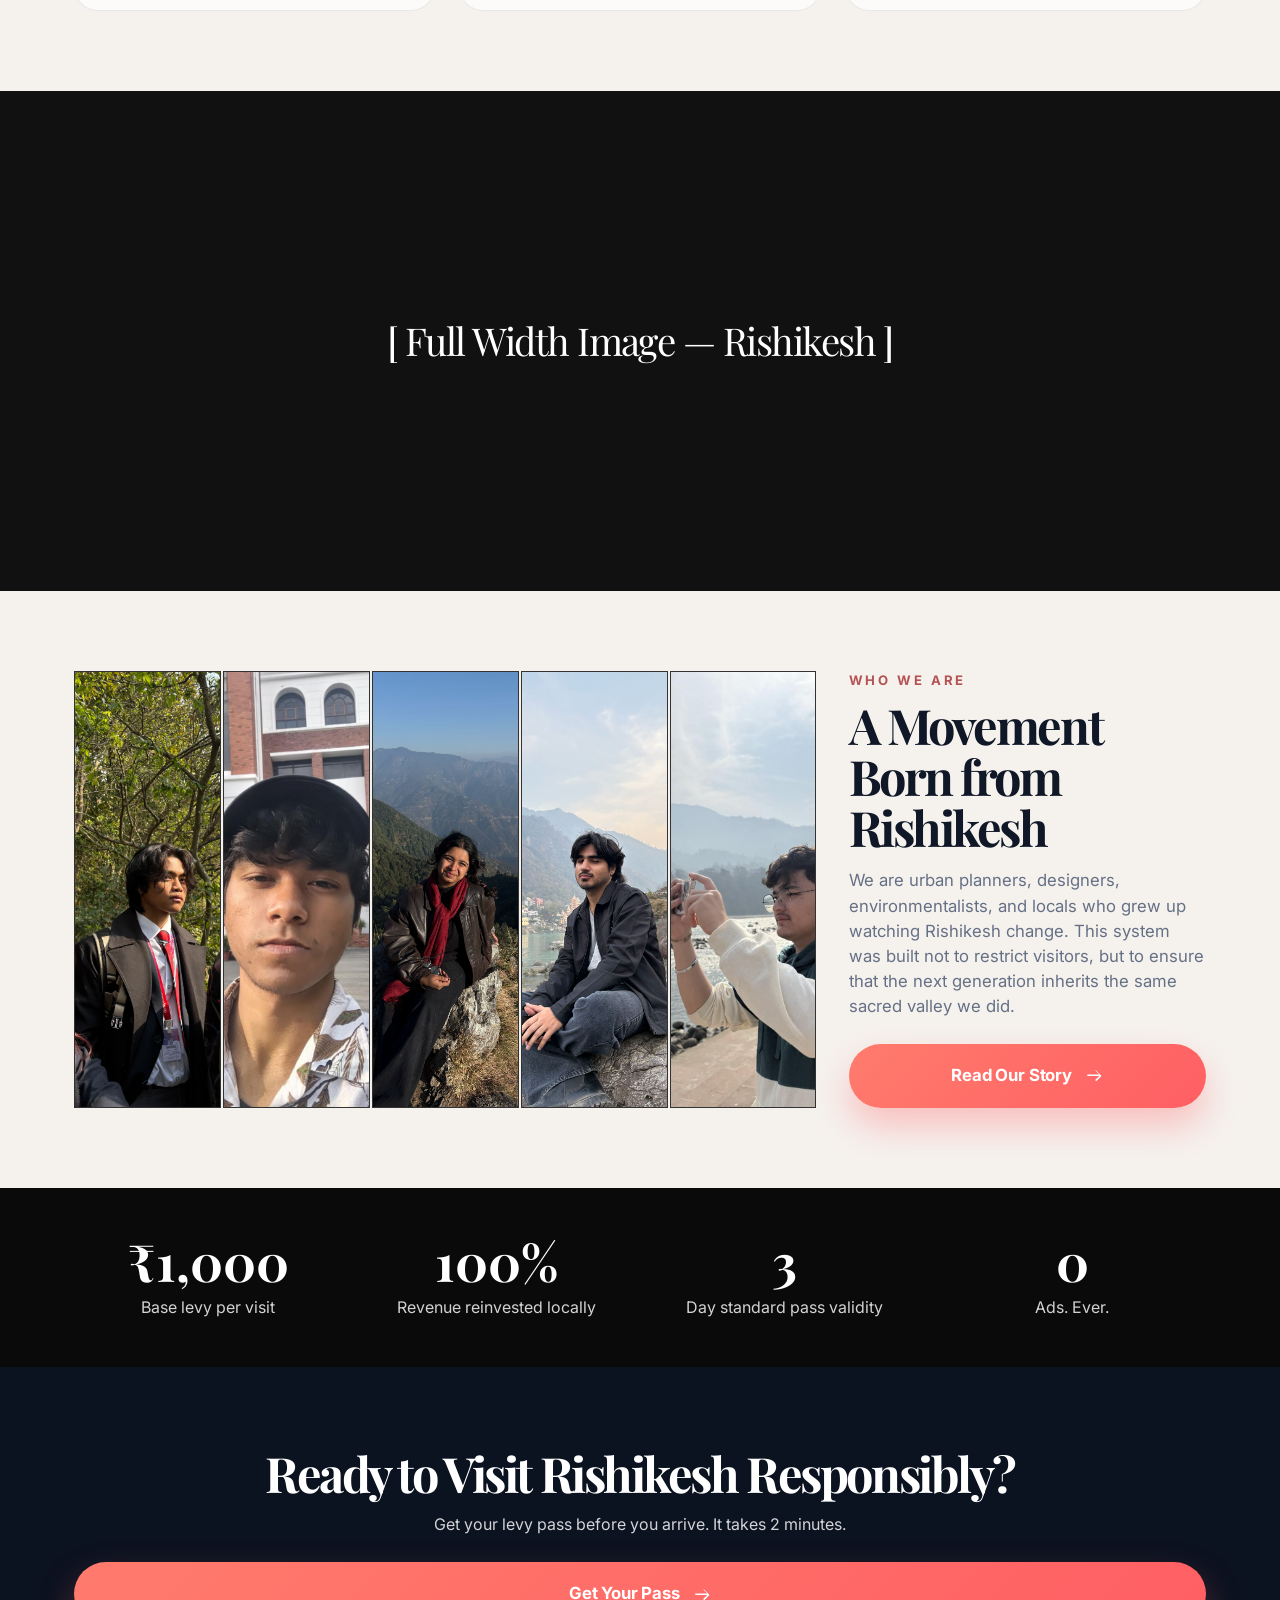
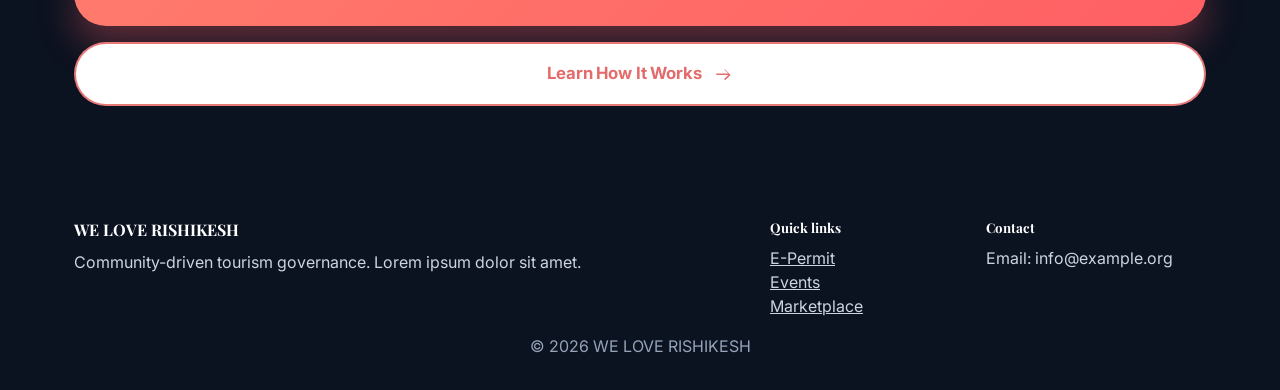
==== commit 51bd64ec: "wowow" ====
--- a/about.html
+++ b/about.html
@@ -86,14 +86,14 @@
         <div class="about-team__cards" aria-label="Team member cards">
           <article class="about-team-card">
             <div class="about-team-card__media">
-              <span class="about-team-card__placeholder">[ Team Photo ]</span>
-              <h3 class="about-team-card__name">Member One</h3>
+              <img class="about-team-card__photo" src="member1.jpeg" alt="Pratiksh Gurung">
+              <h3 class="about-team-card__name">Pratiksh Gurung</h3>
             </div>
           </article>
           <article class="about-team-card">
             <div class="about-team-card__media">
-              <span class="about-team-card__placeholder">[ Team Photo ]</span>
-              <h3 class="about-team-card__name">Member Two</h3>
+              <img class="about-team-card__photo" src="member2.jpeg" alt="Samarth Rana">
+              <h3 class="about-team-card__name">Samarth Rana</h3>
             </div>
           </article>
           <article class="about-team-card">
@@ -104,14 +104,14 @@
           </article>
           <article class="about-team-card">
             <div class="about-team-card__media">
-              <span class="about-team-card__placeholder">[ Team Photo ]</span>
-              <h3 class="about-team-card__name">Member Four</h3>
+              <img class="about-team-card__photo" src="member4.jpeg" alt="Aditya Joshi">
+              <h3 class="about-team-card__name">Aditya Joshi</h3>
             </div>
           </article>
           <article class="about-team-card">
             <div class="about-team-card__media">
-              <span class="about-team-card__placeholder">[ Team Photo ]</span>
-              <h3 class="about-team-card__name">Member Five</h3>
+              <img class="about-team-card__photo" src="member%205.jpeg" alt="Shivam Singh">
+              <h3 class="about-team-card__name">Shivam Singh</h3>
             </div>
           </article>
         </div>
--- a/about.css
+++ b/about.css
@@ -148,26 +148,25 @@
   display: grid;
   grid-template-columns: minmax(0, 1.35fr) minmax(0, 0.65fr);
   gap: 2rem;
-  align-items: start;
+  align-items: stretch;
 }
 
 .about-team__cards {
   display: grid;
   grid-template-columns: repeat(5, minmax(0, 1fr));
-  gap: 0;
+  gap: 2px;
+  height: 100%;
+  align-self: stretch;
 }
 
 .about-team-card {
-  min-height: 760px;
+  height: 100%;
+  min-height: 0;
   border: 1px solid #333;
   background: #1a1a1a;
   overflow: hidden;
   display: flex;
   flex-direction: column;
-}
-
-.about-team-card + .about-team-card {
-  margin-left: -1px;
 }
 
 .about-team-card__media {
@@ -349,6 +348,7 @@
   }
 
   .about-team-card {
-    min-height: 580px;
+    height: 100%;
+    min-height: 0;
   }
 }
